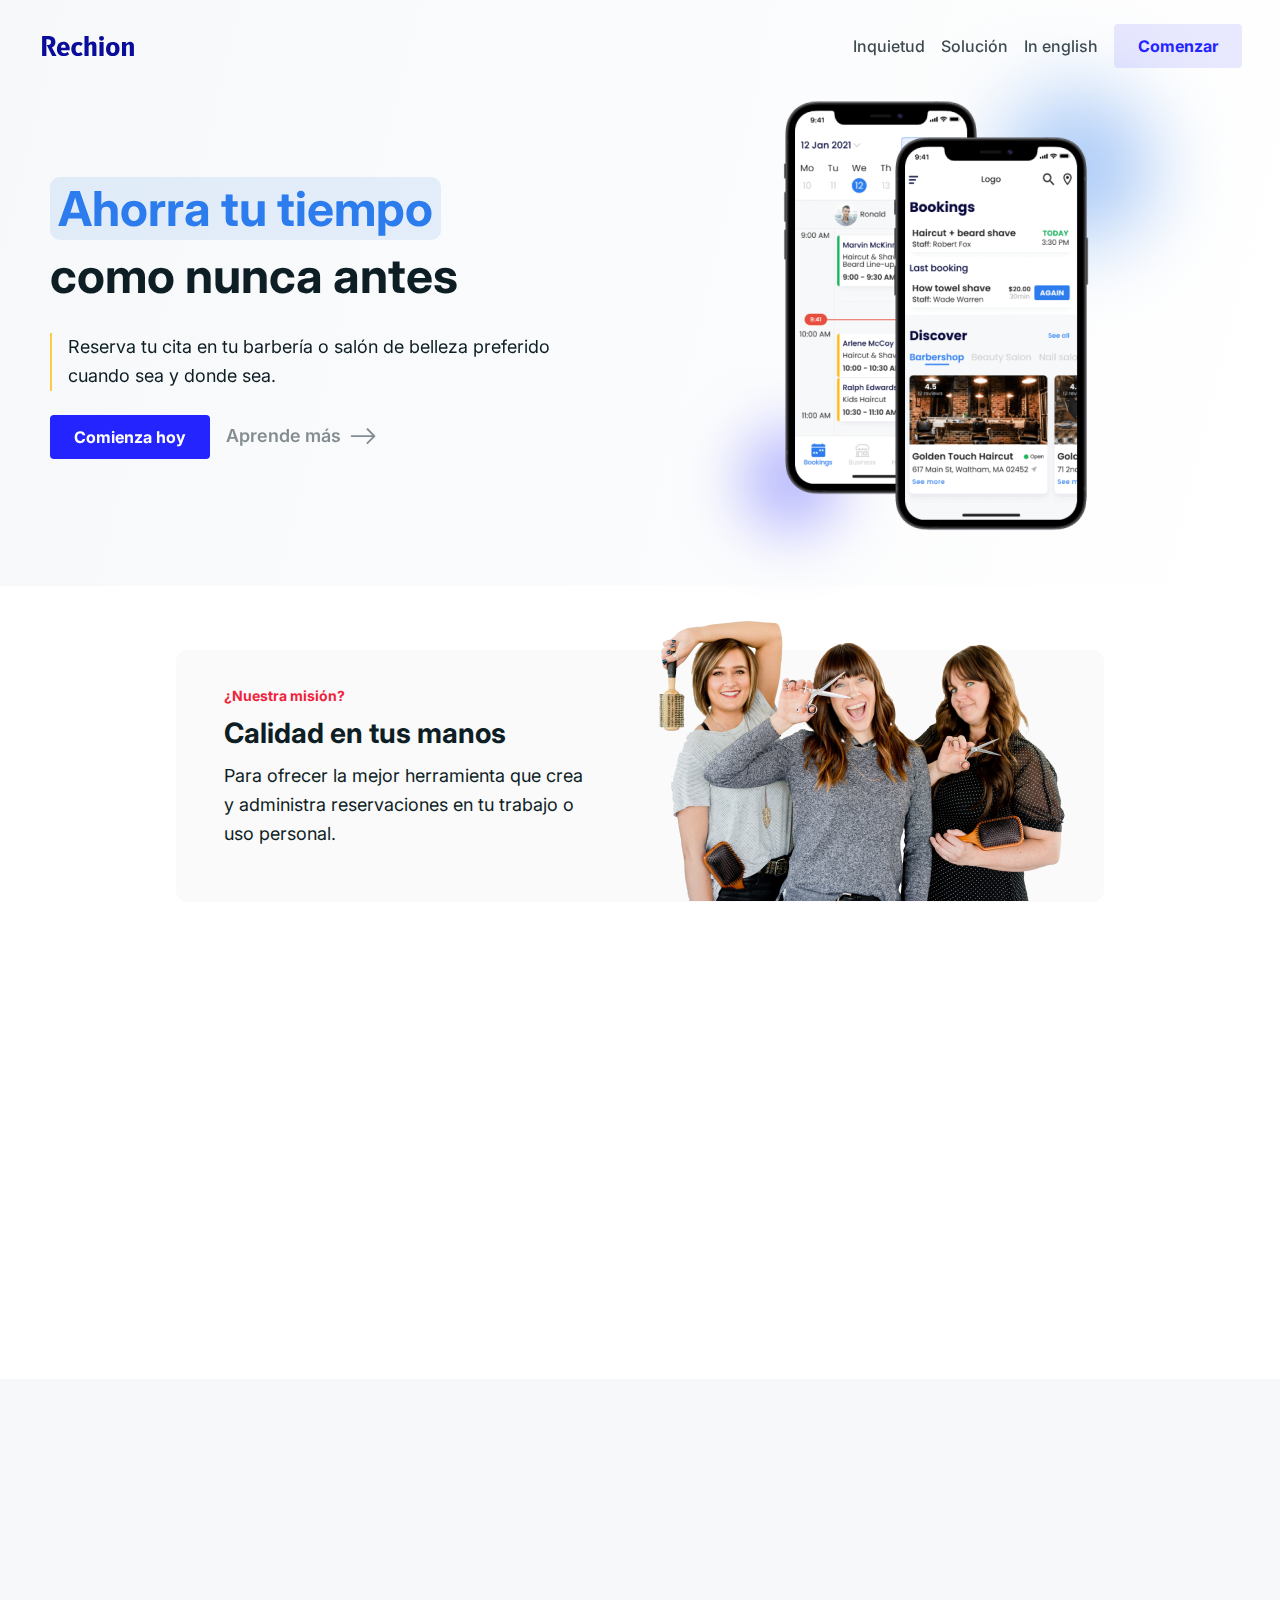
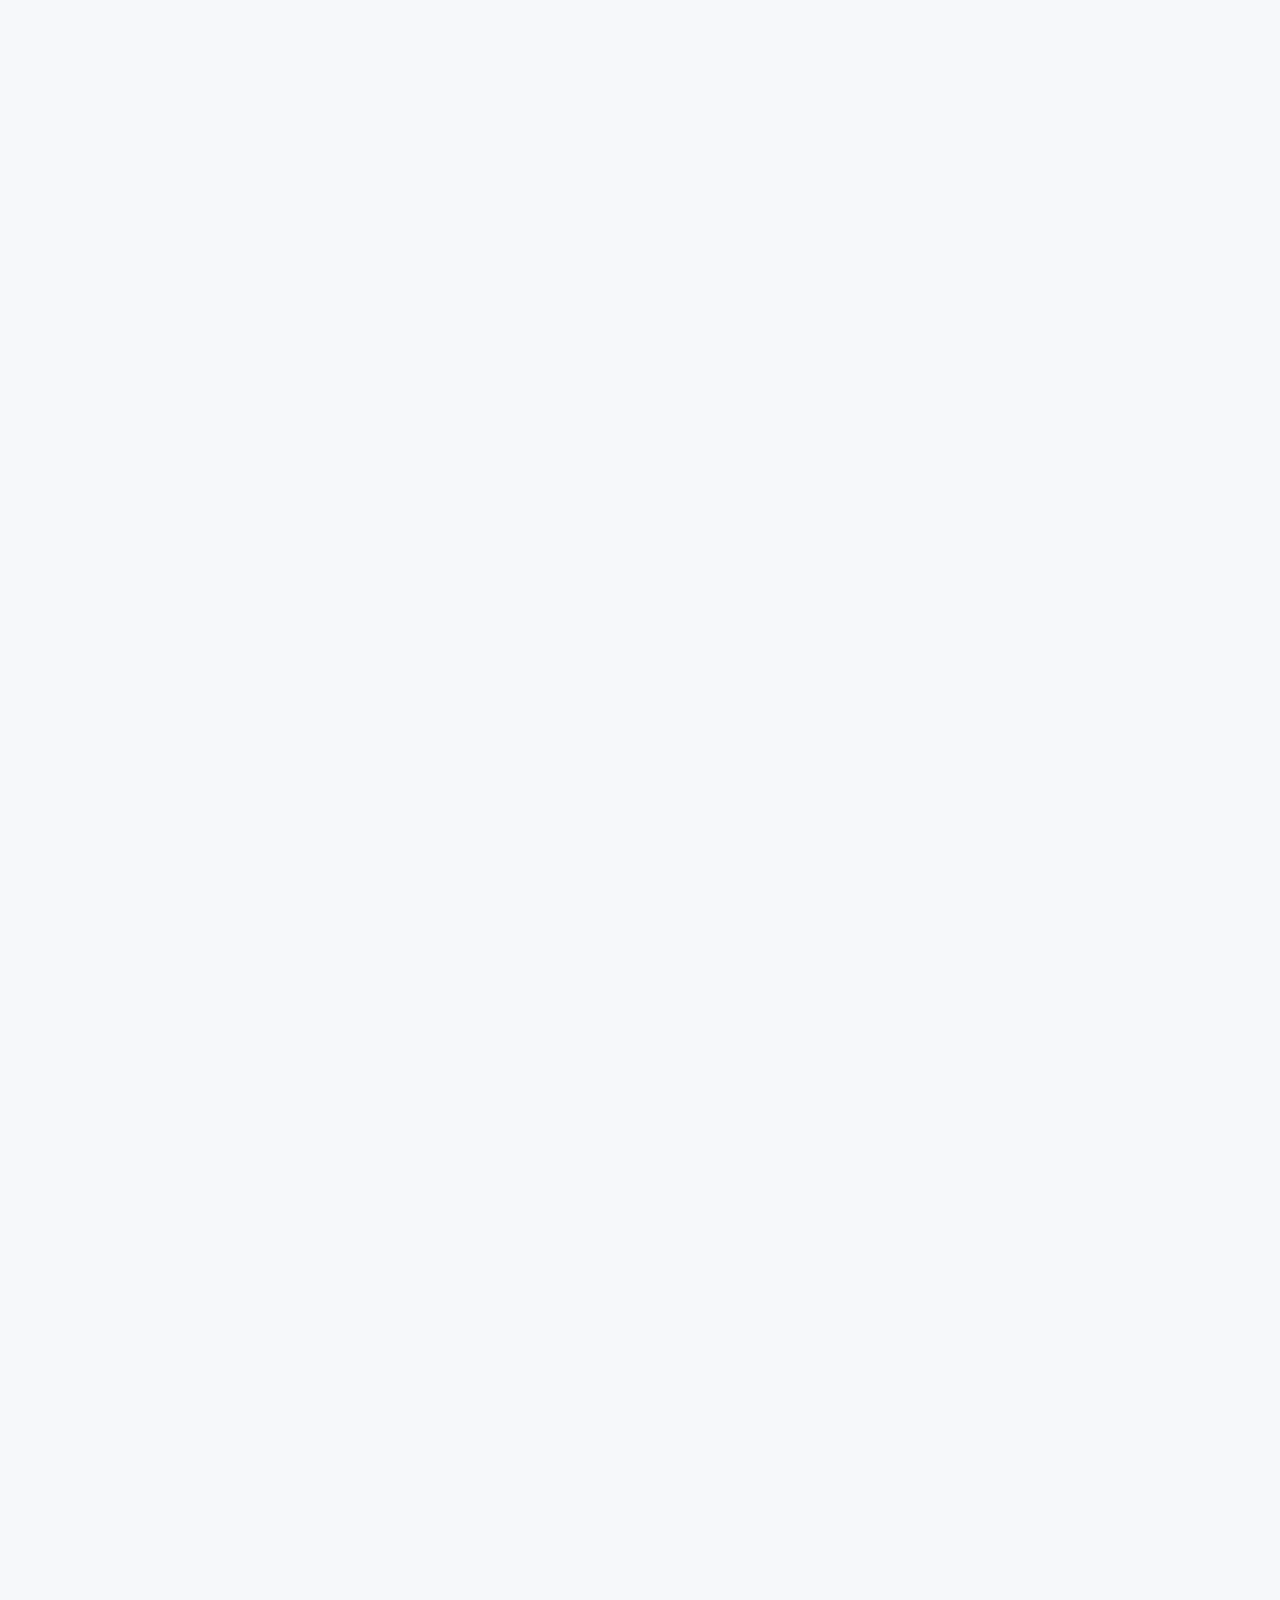
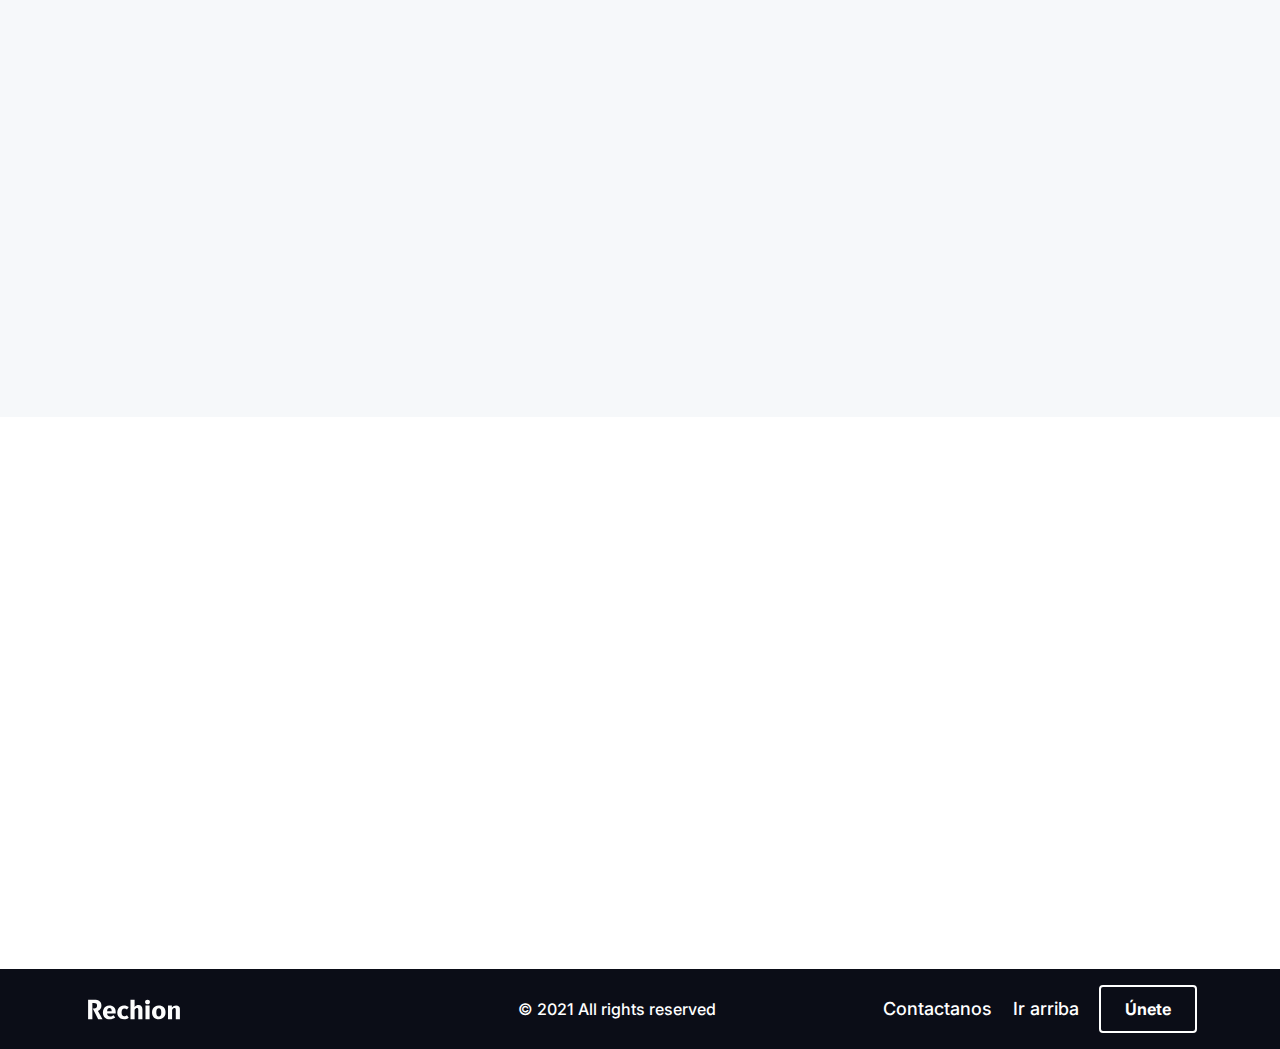
==== esIndex.html @ a2792a22 "Finish website" ====
<!DOCTYPE html>
<html lang="en">
	<head>
		<meta charset="UTF-8" />
		<meta http-equiv="X-UA-Compatible" content="IE=edge" />
		<meta name="viewport" content="width=device-width, initial-scale=1.0" />
		<title>Rechion</title>
		<link rel="icon" href="./img/svg/Favicon.svg" type="image/svg+xml" />
		<!-- Importing file -->
		<link rel="stylesheet" href="./style/main.css" />
		<link href="https://fonts.googleapis.com/css?family=Inter:regular,500,600,700" rel="stylesheet" />
		<link rel="stylesheet" href="https://cdn.jsdelivr.net/npm/bootstrap-icons@1.4.0/font/bootstrap-icons.css" />
		<!-- Calling Scroll animation -->
		<link rel="stylesheet" href="https://unpkg.com/aos@next/dist/aos.css" />
	</head>
	<body>
		<!-- Modal -->
		<div id="myModal" class="modal">
			<div class="modal__card">
				<div class="modal__card--header">
					<span class="modal-close">&times;</span>
					<h3>Suscribase en nuestra lista de espera</h3>
					<p>Si estás interesado y quieres probar este servicio, y quieres recibir noticias para el lanzamiento de la primera versión, rellena esta información.</p>
				</div>
				<div class="modal__card--form">
					<form name="signUp" method="POST" data-netlify="true">
						<label for="getName" class="modal-label">Tu nombre</label><br />
						<input class="modal-input" type="text" id="getName" name="name" placeholder="Escribe aqui" />
						<fieldset>
							<legend>Soy...</legend>
							<p>
								<label>
									<input type="radio" name="users" value="aClient" checked /> Un cliente
								</label>
							</p>
							<p>
								<label>
									<input type="radio" name="users" value="BusinessOwner" /> Dueño de negocio
								</label>
							</p>
							<p>
								<label>
									<input type="radio" name="users" value="aEmployee" /> Empleado
								</label>
							</p>
						</fieldset>
						<label for="getGmail" class="modal-label">Tu email</label><br />
						<input class="modal-input" type="email" id="getGmail" name="gmail" placeholder="Escribe aqui" />
						<br />
						<div>
							<button type="submit" >Suscribirme</button>
						</div>
					</form>
				</div>
			</div>
		</div>
		<!-- Header -->
		<header id="header" class="hero-nav">
			<nav class="nav container">
				<div class="nav__menu">
					<img class="logo" src="./img/svg/Logo.svg" alt="Navbar Logo" />
					<div id="burger" class="nav__menu--burger">
						<img
							class="nav__menu--burger-open"
							src="./img/svg/menu.svg"
							alt="Menu icon"
						/>
						<i class="bi bi-x nav__menu--burger-close"></i>
					</div>
				</div>
				<div id="menu" class="nav-links">
					<a href="#problems" class="nav-link">Inquietud</a>
					<a href="#solutions" class="nav-link">Solución</a>
					<a href="./index.html" class="nav-link">In english</a>
					<button class="nav-cta" onclick="openModal()">Comenzar</button>
				</div>
			</nav>
			<div class="container hero">
				<div class="hero-message" data-aos="zoom-in" data-aos-duration="1000">
					<h1><span>Ahorra tu tiempo</span> como nunca antes</h1>
					<p>Reserva tu cita en tu barbería o salón de belleza preferido cuando sea y donde sea.</p>
					<div class="hero-message-cta">
						<button class="openModal" onclick="openModal()">Comienza hoy</button>
						<a href="#problems">Aprende más <i class="bi bi-arrow-right"></i></a>
					</div>
				</div>
				<div class="hero-mockup">
					<img class="hero-mockup-c1" src="./img/svg/BlueCircle.svg" alt="Circle shape 1" />
					<img class="hero-mockup-c2" src="./img/svg/PurpleCircle.svg" alt="Circle shape 2" />
					<img class="hero-mockup-img" src="./img/HeroMockup.png" alt="Mockup of 2 phones" data-aos="zoom-in" data-aos-duration="1000" />
				</div>
			</div>
		</header>
		<main>
		<!-- Us section -->
		<section>
			<div class="us" data-aos="fade-up" data-aos-duration="600">
				<div class="us-message">
					<h4>¿Nuestra misión?</h4>
					<h2>Calidad en tus manos</h2>
					<p>Para ofrecer la mejor herramienta que crea y administra reservaciones en tu trabajo o uso personal.</p>
				</div>
				<div class="us-img">
					<img
						src="./img/Adam-winger-fI-TKWjKYls-unsplash.png"
						alt="Stylist group"
					/>
				</div>
			</div>
		</section>
		<!-- Main Problems sections -->
		<section id="problems">
			<h2 data-aos="zoom-in" data-aos-duration="1000">
				Y resolver estas inquietudes <i class="bi bi-arrow-down"></i>
			</h2>
			<div class="problems">
				<div class="problems-1" data-aos="fade-up" data-aos-duration="1000" data-aos-delay="500">
					<i class="bi bi-clock-fill"></i>
					<div>
						<h3>Tiempo de espera</h3>
						<p>El 78% de las personas que visitan las barberías y salones de bellezas, esperan más de 30 minutos para ser atendido.</p>
					</div>
				</div>
				<div class="problems-2" data-aos="fade-up" data-aos-duration="1500" data-aos-delay="800">
					<i class="bi bi-award-fill"></i>
					<div>
						<h3>Atención y servicio</h3>
						<p>La mayoría de los clientes dicen haber tenido una mala experiencia y dificultades para ser atendido.</p>
					</div>
				</div>
				<div class="problems-3" data-aos="fade-up" data-aos-duration="2500" data-aos-delay="1100">
					<i class="bi bi-calendar-date-fill"></i>
					<div>
						<h3>Disponibilidad</h3>
						<p>No te estreses al perder al perder una cita. La herramienta te ayudará a verificar los horarios disponibles y cómodos para ti</p>
					</div>
				</div>
			</div>
		</section>
		<!-- Benefits sections / Solution / Features -->
		<section id="solutions">
			<div class="features">
				<div class="features-intro" data-aos="fade-up">
					<h4>¿Como funciona?</h4>
					<h2><span>Obtén el mejor servicio</span> de la manera más fácil</h2>
				</div>
				<div class="container">
					<div class="features-1" data-aos="fade-up" data-aos-duration="1000">
						<img src="./img/Home.png" alt="This is a mockup of our home app" />
						<div class="features-content">
							<h4>En la palma de tu mano</h4>
							<h3>Todo en el mismo lugar</h3>
							<p>Encuentra todo desde un solo lugar, y empienza a reservar tu cita.</p>
							<ul>
								<li>
									<i class="bi bi-check-circle-fill"></i> Verifica tus reservaciones actuales
								</li>
								<li>
									<i class="bi bi-check-circle-fill"></i> Repite tus citas más recientes
								</li>
								<li>
									<i class="bi bi-check-circle-fill"></i> Encuentra nuevos lugares alrededor de ti
								</li>
								<li>
									<i class="bi bi-check-circle-fill"></i> Reserva tu siguentes visitas
								</li>
							</ul>
						</div>
					</div>
					<div class="features-2" data-aos="fade-right" data-aos-duration="1000">
						<img src="./img/BusinessProfile.png" alt="This is a mockup of our business profile app" />
						<div class="features-content-reverse">
							<h4>Disponibilidad en tu móvil</h4>
							<h3>Busca en sus perfiles</h3>
							<p>Mira como si estuvieras allí y encuentra todos los servicios que ofrecen y sus horarios de apertura.</p>
							<ul>
								<li>
									<i class="bi bi-check-circle-fill"></i> Descubre todos los servicios disponible
								</li>
								<li>
									<i class="bi bi-check-circle-fill"></i> Revisa sus horarios de apertura, personal, dirección y número de teléfono
								</li>
								<li>
									<i class="bi bi-check-circle-fill"></i> Revise las calificaciones y los comentarios de otros clientes
								</li>
								<li>
									<i class="bi bi-check-circle-fill"></i> Ahorre el esfuerzo de ir al negocio o llamar para comprobar su disponibilidad
								</li>
							</ul>
						</div>
					</div>
					<div class="features-3" data-aos="fade-up" data-aos-duration="1000">
						<img src="./img/ReservationPage.png" alt="This is a mockup of our reservation page app"/>
						<div class="features-content">
							<h4>Donde sea y cuando sea</h4>
							<h3>Sigue estos sencillos pasos</h3>
							<p>Crea tu reservación siguiendo estos 4 sencillos pasos y ahorra más tiempo.</p>
							<ul>
								<li><span>1</span>Selecciona tu servicio preferido</li>
								<li><span>2</span>Elija el estilista que te atenderá</li>
								<li><span>3</span>Decide el mejor dia para ir.</li>
								<li><span>4</span>Y reserve, si, eso es todo lo que tienes que hacer.</li>
							</ul>
						</div>
					</div>
					<div class="features-4" data-aos="fade-right" data-aos-duration="1000">
						<img src="./img/PaymentPage.png" alt="This is our payment page mockup" />
						<div class="features-content-reverse">
							<h4>Servicios asegurado</h4>
							<h3>Haz pago en línea</h3>
							<p>Nunca te quedes sin dinero al último minuto para pagar tu servicio, y haz un pago online de la manera más sencilla y rápida.</p>
							<ul>
								<li>
									<i class="bi bi-check-circle-fill"></i>Paga con un solo click al guardar tu tarjeta</li>
								<li>
									<i class="bi bi-check-circle-fill"></i>Elige entre todos los métodos de pago disponibles</li>
								<li>
									<i class="bi bi-check-circle-fill"></i>Y reserve su siguiente visita</li>
							</ul>
						</div>
					</div>
				</div>
			</div>
		</section>
		<!-- Last CTA -->
		<section class="container">
			<div class="final-cta" data-aos="fade-up" data-aos-duration="1000">
				<div class="final-cta-content">
					<h2>Es tiempo de comenzar a reservar tu siguente visita</h2>
					<button class="cta" onclick="openModal()">Unirme a la lista de espera</button>
				</div>
				<div class="final-cta-mockup">
					<img src="./img/HomeShape.png" alt="This is a mockup with a shape" />
				</div>
			</div>
		</section>
		</main>
		<footer class="footer">
			<img class="logo" src="./img/svg/LogoWhite.svg" alt="Footer Logo" />
			<i class="svgB"></i>
			<p>© 2021 All rights reserved</p>
			<div class="footer-links">
				<a href="https://mail.google.com/mail/?view=cm&fs=1&to=rechiongroup@gmail.com" target="_blank">
					Contactanos
				</a>
				<a href="#header">Ir arriba</a>
				<button onclick="openModal()">Únete</button>
			</div>
		</footer>
		<!-- Script -->
		<script src="./app.js"></script>
		<!-- Scroll animation -->
		<script src="https://unpkg.com/aos@next/dist/aos.js"></script>
		<script>
			AOS.init();
		</script>
	</body>
</html>
---- style/main.css ----
* {
  all: unset;
  display: revert;
}

*::before, *::after {
  -webkit-box-sizing: border-box;
          box-sizing: border-box;
}

html, body {
  font-size: 16px;
  font-family: 'Inter', Courier, monospace;
  max-width: 1440px;
  margin-inline: auto;
  scroll-behavior: smooth;
}

.container {
  margin: 0 10px;
}

section {
  margin-bottom: 84px;
}

img {
  -moz-user-select: none;
  -webkit-user-select: none;
  -ms-user-select: none;
  user-select: none;
  -webkit-user-drag: none;
  -webkit-touch-callout: none;
}

.logo {
  width: 100px;
  height: auto;
}

.btn, .btn__primary, .btn__primary--fill, .modal__card--form div button, .hero-message-cta > button, .final-cta-content button, .btn__primary--opacity, .nav-links > button, .btn__white, .btn__white--outline, .footer-links button {
  display: inline-block;
  cursor: pointer;
  padding: 12px 24px;
  border-radius: 4px;
  font-weight: 700;
  text-align: center;
}

.btn__primary--fill, .modal__card--form div button, .hero-message-cta > button, .final-cta-content button {
  background-color: #2424FF;
  color: white;
}

.btn__primary--fill:hover, .modal__card--form div button:hover, .hero-message-cta > button:hover, .final-cta-content button:hover {
  -webkit-transition-duration: 300ms;
          transition-duration: 300ms;
  background-color: #1919b3;
}

.btn__primary--opacity, .nav-links > button {
  background-color: rgba(36, 36, 255, 0.1);
  color: #2424FF;
  -webkit-transition-duration: 400ms;
          transition-duration: 400ms;
}

.btn__primary--opacity:hover, .nav-links > button:hover {
  background-color: #2424FF;
  color: white;
}

.btn__white--outline, .footer-links button {
  border: 2px solid white;
  color: white;
}

.btn__white--outline:hover, .footer-links button:hover {
  -webkit-transition-duration: 300ms;
          transition-duration: 300ms;
  background-color: rgba(255, 255, 255, 0.2);
}

.nav {
  padding: 1.5rem 0.5rem;
}

.nav__menu {
  display: -webkit-box;
  display: -ms-flexbox;
  display: flex;
  -webkit-box-orient: horizontal;
  -webkit-box-direction: normal;
      -ms-flex-direction: row;
          flex-direction: row;
  -webkit-box-pack: justify;
      -ms-flex-pack: justify;
          justify-content: space-between;
  -webkit-box-align: center;
      -ms-flex-align: center;
          align-items: center;
}

.nav__menu--burger {
  display: -webkit-box;
  display: -ms-flexbox;
  display: flex;
  -webkit-box-orient: horizontal;
  -webkit-box-direction: normal;
      -ms-flex-direction: row;
          flex-direction: row;
  -webkit-box-pack: center;
      -ms-flex-pack: center;
          justify-content: center;
  -webkit-box-align: center;
      -ms-flex-align: center;
          align-items: center;
  cursor: pointer;
}

.nav__menu--burger-close {
  display: none;
}

.nav__menu--burger.active .nav__menu--burger-open {
  display: none;
}

.nav__menu--burger.active .nav__menu--burger-close {
  display: -webkit-box;
  display: -ms-flexbox;
  display: flex;
  font-size: 28px;
}

.nav-links {
  height: 0;
  overflow: hidden;
}

.nav-links > a {
  cursor: pointer;
  margin-right: 16px;
  color: #0E1E25;
  font-weight: 500;
  opacity: 0.8;
}

.nav-links > a:hover {
  opacity: 1;
}

.nav-links.active {
  -webkit-transition: all 0.5s ease;
  transition: all 0.5s ease;
  width: 100%;
  height: auto;
  padding-top: 12px;
  display: -webkit-box;
  display: -ms-flexbox;
  display: flex;
  -webkit-box-orient: vertical;
  -webkit-box-direction: normal;
      -ms-flex-direction: column;
          flex-direction: column;
  -webkit-box-pack: center;
      -ms-flex-pack: center;
          justify-content: center;
  -webkit-box-align: center;
      -ms-flex-align: center;
          align-items: center;
}

.nav-links.active > a {
  margin: 0 0 12px 0;
}

.footer {
  margin-top: 84px;
  text-align: center;
  color: white;
  background-color: #0B0D17;
  padding: 24px 0;
}

.footer > h2 {
  font-size: clamp(1.5rem, 5vw, 1.75rem);
  font-weight: bold;
}

.footer p {
  margin: 24px 0;
  font-size: 1rem;
  font-weight: 500;
}

.footer-links {
  padding: 0 20px;
  display: -webkit-box;
  display: -ms-flexbox;
  display: flex;
  -webkit-box-orient: vertical;
  -webkit-box-direction: normal;
      -ms-flex-direction: column;
          flex-direction: column;
}

.footer-links a {
  cursor: pointer;
  margin-bottom: 12px;
  color: white;
  font-size: 18px;
  font-weight: 500;
}

.footer-links button {
  margin-top: 12px;
}

.modal {
  display: none;
  position: fixed;
  z-index: 2;
  left: 0;
  top: 0;
  width: 100vw;
  height: 100vh;
}

.modal-label, .modal__card--form fieldset legend {
  color: #0E1E25;
  font-size: clamp(1rem, 5vw, 18px);
  font-weight: 600;
}

.modal-input {
  margin-top: 0.75rem;
  padding: 0.75rem 0 0.75rem 1rem;
  border: 0.125rem solid #CDCDCD;
  border-radius: 0.5rem;
  width: 96%;
}

.modal-input:focus, .modal-input:hover {
  -webkit-transition-duration: 300ms;
          transition-duration: 300ms;
  background-color: #FAFAFA;
  border: 0.125rem solid #2424FF;
}

.modal-close {
  color: #CDCDCD;
  float: right;
  font-size: 24px;
  font-weight: bold;
}

.modal-close:hover, .modal-close:focus {
  -webkit-transition-duration: 300ms;
          transition-duration: 300ms;
  color: #EF233C;
  cursor: pointer;
}

.modal__card {
  padding: 1.25rem 1rem;
  background-color: white;
  border-radius: 0.75rem;
  margin: 1% auto;
  width: 80%;
  overflow: auto;
  -webkit-box-shadow: rgba(0, 0, 0, 0.08) 0px 4px 12px;
          box-shadow: rgba(0, 0, 0, 0.08) 0px 4px 12px;
}

.modal__card--header h3 {
  font-size: clamp(18px, 5vw, clamp(1.5rem, 5vw, 1.75rem));
  color: #0E1E25;
  font-weight: bold;
}

.modal__card--header p {
  font-size: clamp(0.875rem, 3vw, 1rem);
  margin: 12px 0;
  line-height: 1.6;
  color: rgba(14, 30, 37, 0.6);
}

.modal__card--form fieldset {
  margin: 18px 0;
}

.modal__card--form fieldset legend {
  margin-bottom: 16px;
}

.modal__card--form fieldset input[type="radio"] {
  background-color: initial;
  cursor: default;
  -webkit-appearance: auto;
     -moz-appearance: auto;
          appearance: auto;
  margin-right: 0.25rem;
  width: 1rem;
  height: 1rem;
}

.modal__card--form fieldset p {
  margin-bottom: 12px;
}

.modal__card--form fieldset label {
  font-weight: 500;
  color: #0E1E25;
  cursor: pointer;
}

.modal__card--form div {
  display: -webkit-box;
  display: -ms-flexbox;
  display: flex;
  -webkit-box-pack: center;
      -ms-flex-pack: center;
          justify-content: center;
}

.modal__card--form div button {
  margin-top: 12px;
  width: 50%;
}

@media screen and (min-width: 668px) {
  .container {
    margin: 0 50px;
  }
  .nav {
    display: -webkit-box;
    display: -ms-flexbox;
    display: flex;
    -webkit-box-orient: horizontal;
    -webkit-box-direction: normal;
        -ms-flex-direction: row;
            flex-direction: row;
    -webkit-box-pack: justify;
        -ms-flex-pack: justify;
            justify-content: space-between;
    -webkit-box-align: center;
        -ms-flex-align: center;
            align-items: center;
    margin: 0 30px;
  }
  .nav__menu--burger {
    display: none;
  }
  .nav-links {
    display: -webkit-box;
    display: -ms-flexbox;
    display: flex;
    -webkit-box-orient: horizontal;
    -webkit-box-direction: normal;
        -ms-flex-direction: row;
            flex-direction: row;
    -webkit-box-pack: center;
        -ms-flex-pack: center;
            justify-content: center;
    -webkit-box-align: center;
        -ms-flex-align: center;
            align-items: center;
    height: auto;
  }
  .footer {
    display: -webkit-box;
    display: -ms-flexbox;
    display: flex;
    -webkit-box-orient: horizontal;
    -webkit-box-direction: normal;
        -ms-flex-direction: row;
            flex-direction: row;
    -webkit-box-align: center;
        -ms-flex-align: center;
            align-items: center;
    -ms-flex-pack: distribute;
        justify-content: space-around;
    padding: 16px 0;
  }
  .footer p {
    margin: unset;
  }
  .footer-links {
    padding: unset;
    -webkit-box-orient: horizontal;
    -webkit-box-direction: normal;
        -ms-flex-direction: row;
            flex-direction: row;
    display: block;
  }
  .footer-links a {
    margin: 0 16px 0 0;
  }
  .footer-links button {
    margin: unset;
  }
  .modal__card {
    max-width: 380px;
  }
}

.hero-nav {
  background: linear-gradient(103.73deg, #f6f8fa 0%, rgba(255, 255, 255, 0.5) 100%);
}

.hero {
  text-align: center;
  padding-bottom: 44px;
}

.hero-message > h1 {
  font: bold clamp(2rem, 5vw, 3rem)/1.4 inter;
  color: #0E1E25;
}

.hero-message > h1 span {
  border-radius: 10px;
  background-color: rgba(44, 124, 237, 0.1);
  padding: 2px 8px;
  color: #2C7CED;
}

.hero-message > p {
  font: 400 18px inter;
  line-height: 1.6;
  color: #0E1E25;
  margin: 24px 0;
}

.hero-message-cta {
  display: -webkit-box;
  display: -ms-flexbox;
  display: flex;
  -webkit-box-orient: vertical;
  -webkit-box-direction: normal;
      -ms-flex-direction: column;
          flex-direction: column;
  -webkit-box-pack: center;
      -ms-flex-pack: center;
          justify-content: center;
  -webkit-box-align: center;
      -ms-flex-align: center;
          align-items: center;
}

.hero-message-cta > a {
  cursor: pointer;
  opacity: 0.5;
  font: 600 18px inter;
  color: #0E1E25;
  margin-top: 16px;
}

.hero-message-cta > a:hover {
  -webkit-transition-duration: 300ms;
          transition-duration: 300ms;
  opacity: 1;
  color: #2C7CED;
}

.hero-message-cta > a > i {
  vertical-align: middle;
  font-size: clamp(1.5rem, 5vw, 1.75rem);
  margin-left: 0.25rem;
}

.hero-mockup {
  position: relative;
}

.hero-mockup-img {
  max-width: 100%;
  height: auto;
}

.hero-mockup-c1 {
  position: absolute;
  right: 0;
  z-index: -100;
  -webkit-filter: blur(40px);
          filter: blur(40px);
}

.hero-mockup-c2 {
  position: absolute;
  bottom: 0;
  z-index: -100;
  -webkit-filter: blur(30px);
          filter: blur(30px);
}

.us {
  text-align: center;
  background-color: #FAFAFA;
  padding: 16px;
  border-radius: 12px;
  margin: 64px auto;
  width: 80%;
}

.us-message > h4 {
  font: bold 0.875rem inter;
  color: #EF233C;
}

.us-message > h2 {
  font: bold clamp(1.5rem, 5vw, 1.75rem) inter;
  color: #0E1E25;
  margin: 12px 0;
}

.us-message > p {
  font: 400 18px inter;
  line-height: 1.6;
  color: #0E1E25;
  margin-bottom: 16px;
}

.us-img {
  display: none;
}

#problems > h2 {
  text-align: center;
  margin-bottom: 62px;
  font: 700 1rem inter;
  color: #2C7CED;
}

#problems > h2 > i {
  vertical-align: middle;
  font-size: clamp(1.5rem, 5vw, 1.75rem);
}

.problems {
  text-align: center;
  padding: 0 32px;
}

.problems-items > i, .problems > div > i {
  display: inline-block;
  border-radius: 8px;
  background-color: rgba(44, 124, 237, 0.1);
  padding: 10px;
  font-size: clamp(1.5rem, 5vw, 1.75rem);
  color: #2C7CED;
}

.problems-items h3, .problems > div h3 {
  color: #0E1E25;
  font: bold clamp(1.5rem, 5vw, 1.75rem) inter;
  margin: 12px 0;
}

.problems-items p, .problems > div p {
  color: #0E1E25;
  font-size: 1rem;
  line-height: 1.6;
}

.problems > div:not(:last-child) {
  margin-bottom: 24px;
}

.features {
  background-color: #F6F8FA;
  padding: 84px 0;
  text-align: center;
}

.features-intro {
  padding: 0 0.25rem;
}

.features-intro > h4 {
  color: #1BB55C;
  font: 600 0.875rem inter;
  margin-bottom: 1rem;
}

.features-intro > h2 {
  font: bold clamp(2rem, 5vw, 2.3125rem) inter;
  line-height: 1.4;
  color: #0E1E25;
  margin-bottom: 24px;
}

.features-intro > h2 span {
  border-radius: 10px;
  background-color: rgba(44, 124, 237, 0.1);
  padding: 2px 8px;
  color: #2C7CED;
}

.features-items img, .features-1 img, .features-2 img, .features-3 img, .features-4 img {
  width: clamp(180px, 50%, 230px);
  height: auto;
  margin-bottom: 16px;
}

.features-items h4, .features-1 h4, .features-2 h4, .features-3 h4, .features-4 h4 {
  color: #2151AE;
  font: 600 1rem inter;
}

.features-items h3, .features-1 h3, .features-2 h3, .features-3 h3, .features-4 h3 {
  margin: 12px 0;
  font: bold clamp(1.5rem, 5vw, 1.75rem) inter;
  color: #0E1E25;
}

.features-items p, .features-1 p, .features-2 p, .features-3 p, .features-4 p {
  font: 400 18px inter;
  color: #0E1E25;
  line-height: 1.6;
  margin-bottom: 12px;
}

.features-items ul, .features-1 ul, .features-2 ul, .features-3 ul, .features-4 ul {
  list-style: none;
  text-align: start;
}

.features-items ul > li, .features-1 ul > li, .features-2 ul > li, .features-3 ul > li, .features-4 ul > li {
  color: #0E1E25;
  font: 400 1rem inter;
  line-height: 1.6;
}

.features-items ul > li:not(:last-child), .features-1 ul > li:not(:last-child), .features-2 ul > li:not(:last-child), .features-3 ul > li:not(:last-child), .features-4 ul > li:not(:last-child) {
  margin-bottom: 16px;
}

.features-items ul > li > i, .features-1 ul > li > i, .features-2 ul > li > i, .features-3 ul > li > i, .features-4 ul > li > i {
  vertical-align: middle;
  color: #2C7CED;
  font-size: 18px;
  margin-right: 8px;
}

.features-items ul span, .features-1 ul span, .features-2 ul span, .features-3 ul span, .features-4 ul span {
  display: inline-block;
  padding: 8px 12px;
  border-radius: 8px;
  background-color: rgba(44, 124, 237, 0.1);
  font: bold 18px inter;
  color: #2C7CED;
  margin-right: 8px;
}

.features div:not(:last-child) {
  margin-bottom: 62px;
}

.final-cta {
  margin: 48px 0;
  background-color: #F6F8FA;
  border-radius: 12px;
  padding: 32px 12px;
  text-align: center;
  -webkit-box-shadow: 4px 8px 16px rgba(44, 124, 237, 0.04);
          box-shadow: 4px 8px 16px rgba(44, 124, 237, 0.04);
}

.final-cta:hover {
  -webkit-transition-duration: 300ms;
          transition-duration: 300ms;
  -webkit-box-shadow: 4px 8px 16px rgba(44, 124, 237, 0.08);
          box-shadow: 4px 8px 16px rgba(44, 124, 237, 0.08);
}

.final-cta-content h2 {
  font: bold clamp(2rem, 5vw, 3rem) inter;
  line-height: 1.3;
  color: #2C7CED;
  margin-bottom: 16px;
}

.final-cta-mockup {
  display: none;
}

@media screen and (min-width: 668px) {
  .hero {
    display: -webkit-box;
    display: -ms-flexbox;
    display: flex;
    -webkit-box-orient: horizontal;
    -webkit-box-direction: normal;
        -ms-flex-direction: row;
            flex-direction: row;
    -webkit-box-align: center;
        -ms-flex-align: center;
            align-items: center;
    text-align: unset;
    margin-inline: clamp(10px, 50%, 50px);
  }
  .hero-message {
    width: 50%;
  }
  .hero-message > h1 {
    max-width: 505px;
  }
  .hero-message > p {
    max-width: 500px;
    padding-left: 16px;
    border-left: 2px solid #FCCA46;
  }
  .hero-message-cta {
    -webkit-box-orient: horizontal;
    -webkit-box-direction: normal;
        -ms-flex-direction: row;
            flex-direction: row;
    -webkit-box-pack: start;
        -ms-flex-pack: start;
            justify-content: start;
  }
  .hero-message-cta > a {
    margin: 0 0 0 1rem;
  }
  .hero-mockup {
    width: 50%;
    display: -webkit-box;
    display: -ms-flexbox;
    display: flex;
    -webkit-box-align: center;
        -ms-flex-align: center;
            align-items: center;
    -webkit-box-pack: center;
        -ms-flex-pack: center;
            justify-content: center;
  }
  .hero-mockup-c1 {
    top: 0;
    right: 80px;
  }
  .hero-mockup-c2 {
    bottom: 10px;
    left: 100px;
  }
  .us {
    text-align: unset;
    display: -webkit-box;
    display: -ms-flexbox;
    display: flex;
    -webkit-box-align: center;
        -ms-flex-align: center;
            align-items: center;
    -webkit-box-pack: center;
        -ms-flex-pack: center;
            justify-content: center;
    width: 70%;
  }
}

@media screen and (min-width: 668px) and (min-width: 1010px) {
  .us {
    height: 220px;
  }
}

@media screen and (min-width: 668px) {
  .us-message {
    -webkit-box-flex: 2;
        -ms-flex-positive: 2;
            flex-grow: 2;
    padding-left: 32px;
  }
  .us-message > h4, .us-message h2, .us-message p, .us-message h3 {
    max-width: 360px;
  }
  .us-img {
    -webkit-box-flex: 1;
        -ms-flex-positive: 1;
            flex-grow: 1;
    display: block;
  }
  .us-img img {
    width: clamp(300px, 100%, 406px);
    height: auto;
  }
}

@media screen and (min-width: 668px) and (min-width: 1010px) {
  .us-img img {
    position: relative;
    bottom: 13px;
    right: -10px;
  }
}

@media screen and (min-width: 668px) {
  .problems {
    text-align: start;
    display: -webkit-box;
    display: -ms-flexbox;
    display: flex;
    -webkit-box-orient: horizontal;
    -webkit-box-direction: normal;
        -ms-flex-flow: row wrap;
            flex-flow: row wrap;
    -ms-flex-pack: distribute;
        justify-content: space-around;
  }
  .problems > div {
    margin: unset;
    -ms-flex-preferred-size: 330px;
        flex-basis: 330px;
  }
  .features {
    text-align: unset;
  }
  .features-content {
    margin-left: clamp(10px, 5%, 100px);
  }
  .features-content-reverse {
    margin-right: clamp(10px, 100%, 100px);
  }
  .features div:not(:last-child) {
    margin-bottom: 44px;
  }
  .features-intro {
    text-align: center;
  }
  .features-intro h2 {
    margin-inline: auto;
  }
  .features-items, .features-1, .features-2, .features-3, .features-4 {
    width: clamp(400px, 100%, 750px);
    margin-inline: auto;
    display: -webkit-box;
    display: -ms-flexbox;
    display: flex;
    -webkit-box-orient: horizontal;
    -webkit-box-direction: normal;
        -ms-flex-direction: row;
            flex-direction: row;
    -webkit-box-align: center;
        -ms-flex-align: center;
            align-items: center;
  }
  .features-items img, .features-1 img, .features-2 img, .features-3 img, .features-4 img {
    margin: unset;
  }
  .features-2, .features-4 {
    display: -webkit-box;
    display: -ms-flexbox;
    display: flex;
    -webkit-box-orient: horizontal;
    -webkit-box-direction: reverse;
        -ms-flex-direction: row-reverse;
            flex-direction: row-reverse;
  }
  .final-cta {
    text-align: unset;
    display: -webkit-box;
    display: -ms-flexbox;
    display: flex;
    height: 320px;
    overflow: hidden;
  }
  .final-cta-content {
    -ms-flex-item-align: center;
        -ms-grid-row-align: center;
        align-self: center;
    margin: unset;
    -ms-flex-preferred-size: 50%;
        flex-basis: 50%;
    padding-left: 32px;
  }
  .final-cta-mockup {
    display: block;
    -ms-flex-preferred-size: 50%;
        flex-basis: 50%;
    text-align: center;
  }
  .final-cta-mockup img {
    max-width: 100%;
    height: auto;
  }
}
/*# sourceMappingURL=main.css.map */
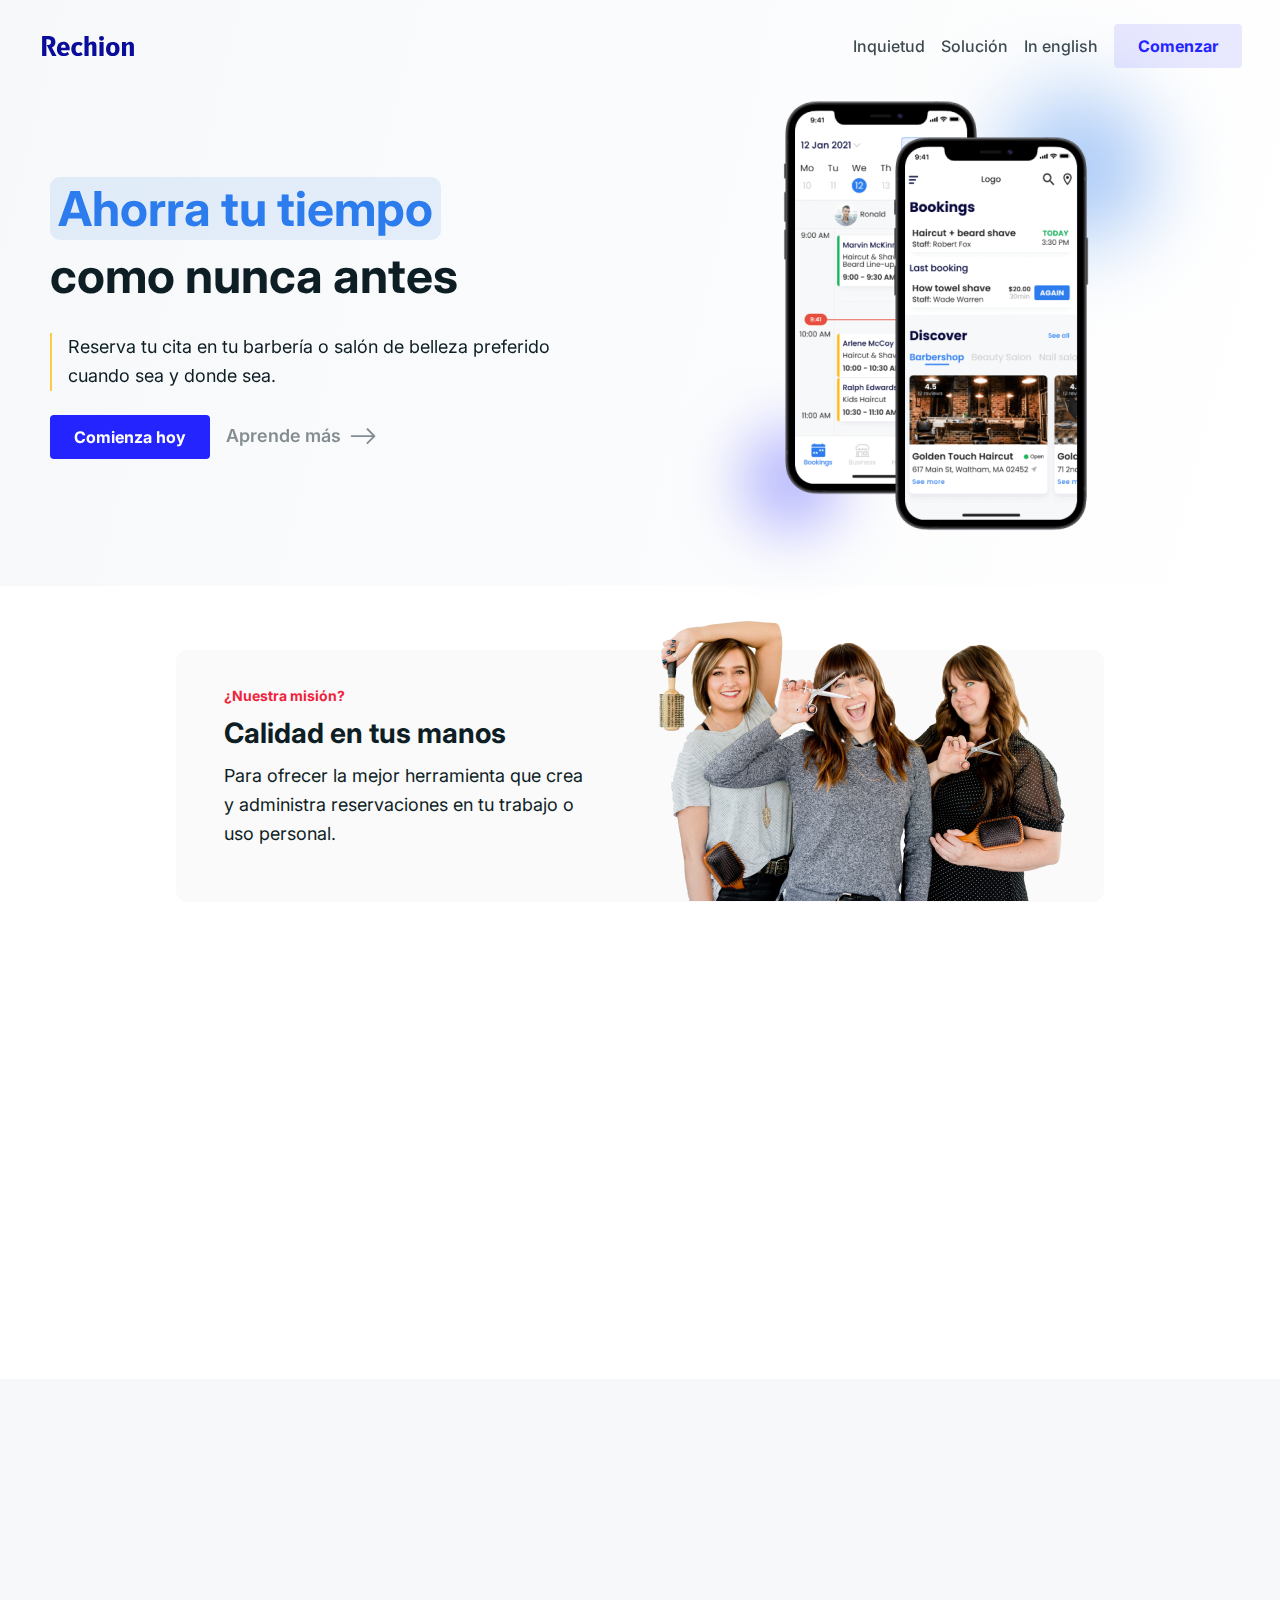
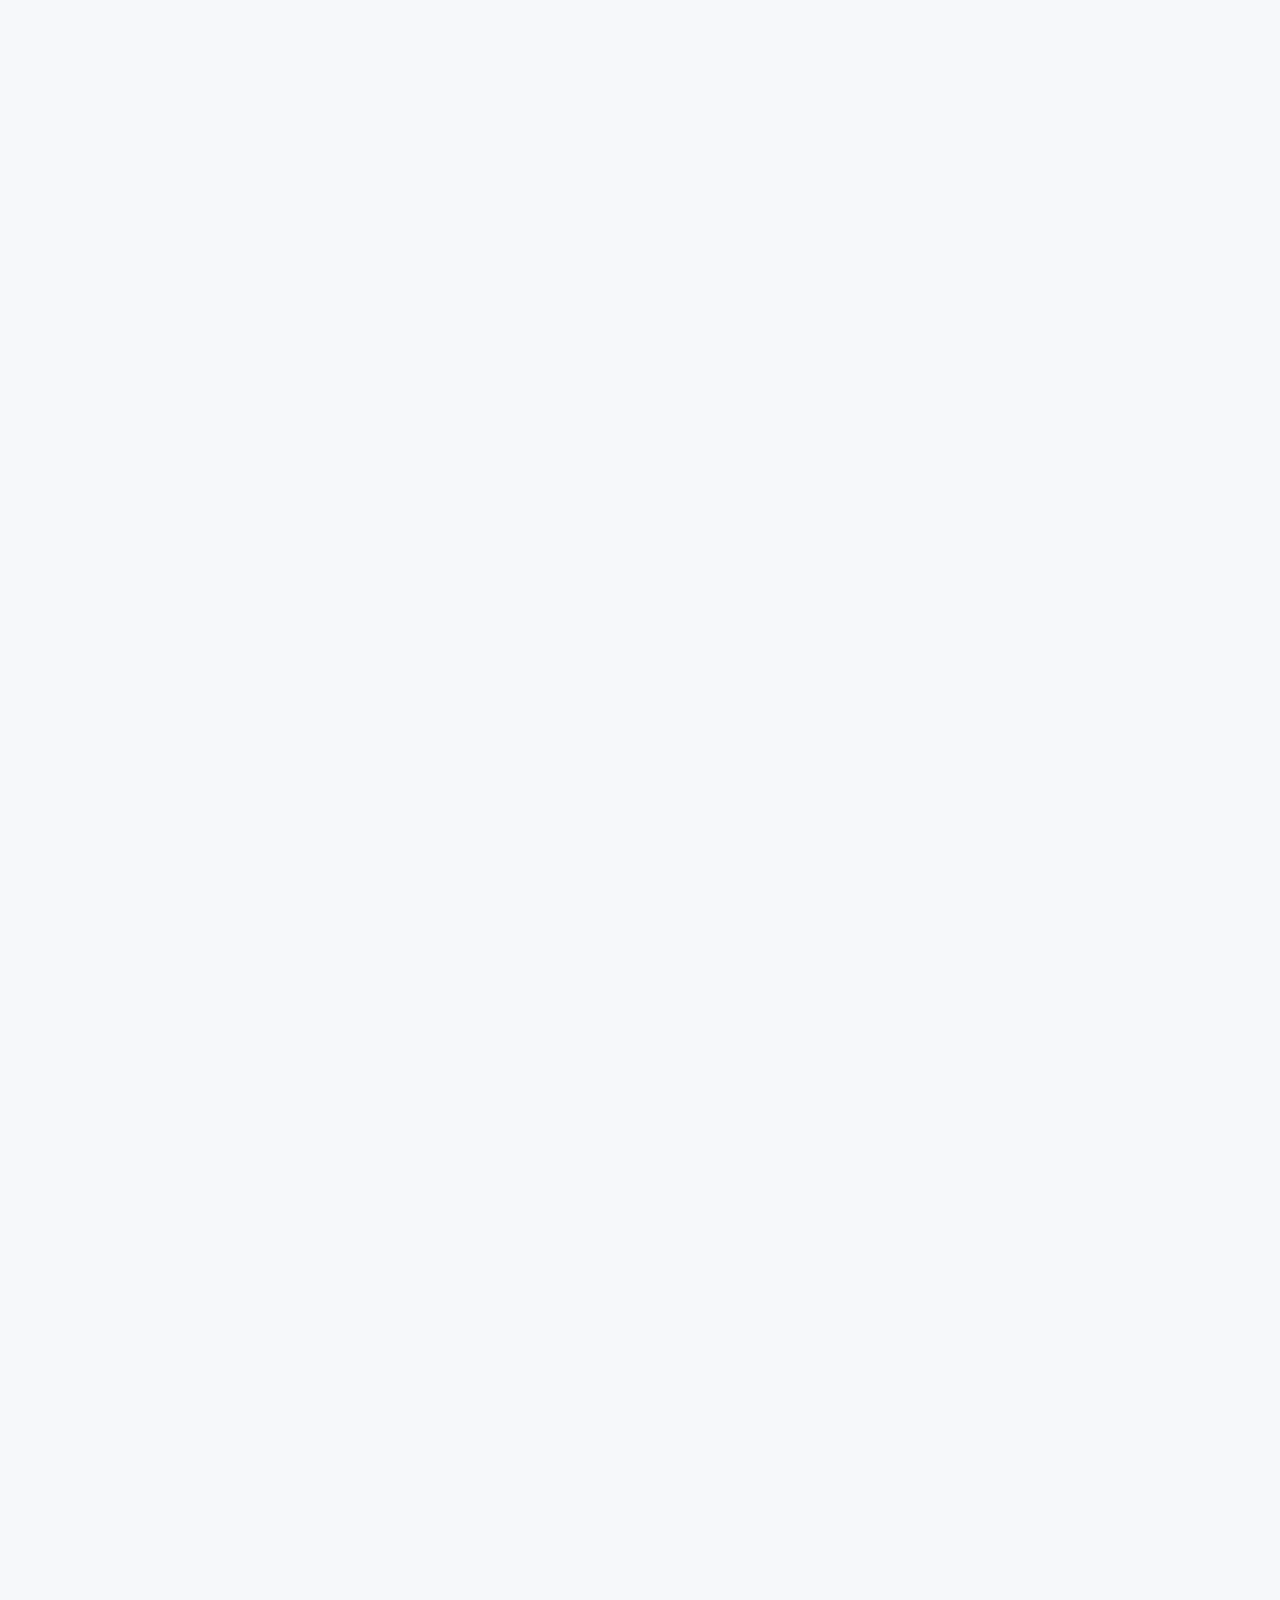
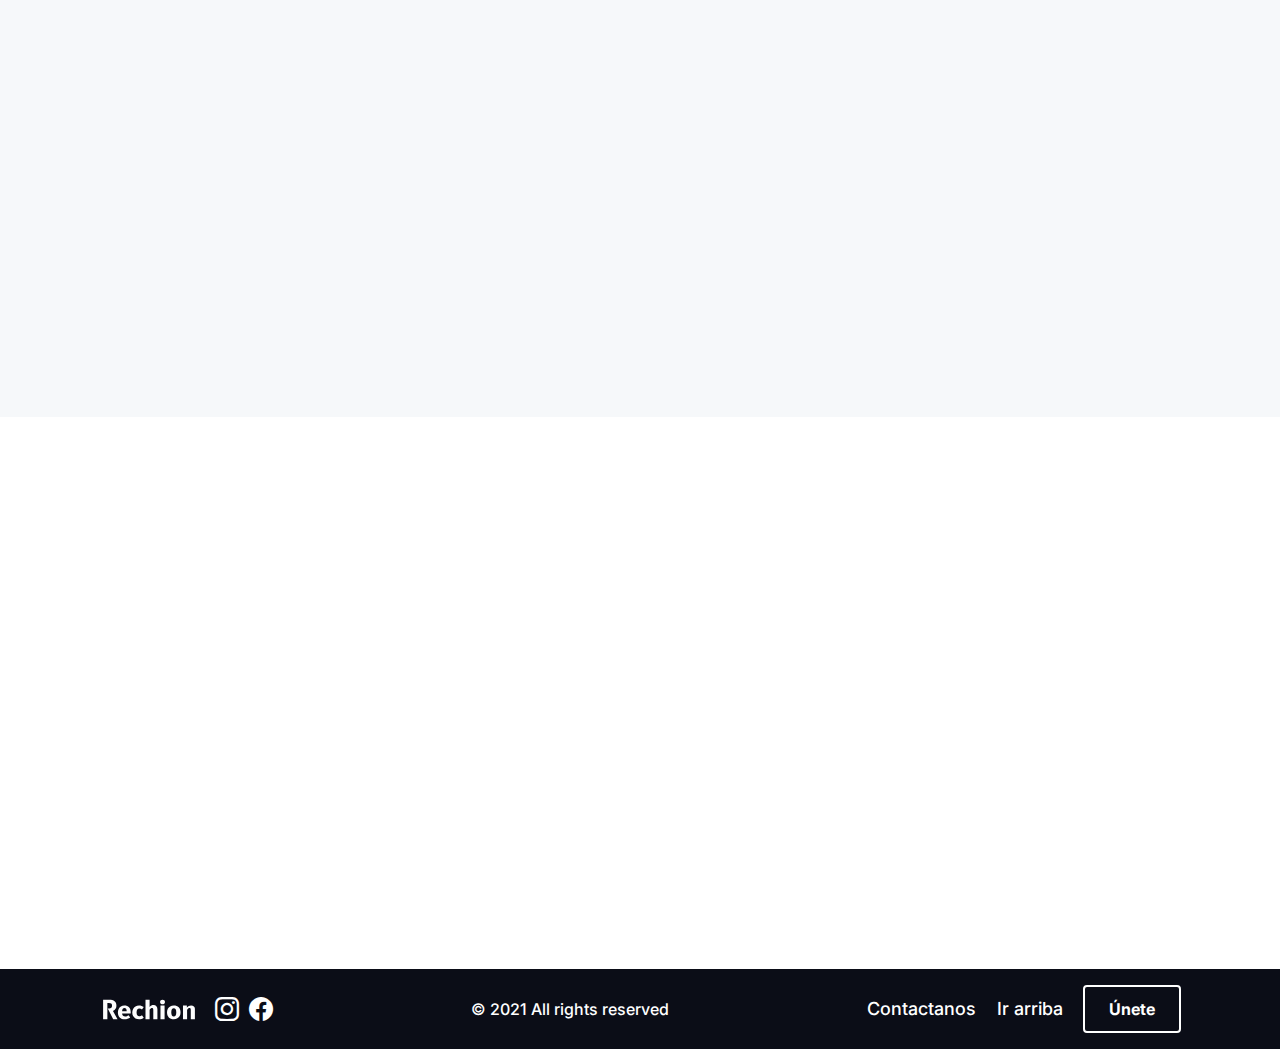
==== commit c04dba77: "Adding social links" ====
--- a/esIndex.html
+++ b/esIndex.html
@@ -236,8 +236,17 @@
 		</section>
 		</main>
 		<footer class="footer">
-			<img class="logo" src="./img/svg/LogoWhite.svg" alt="Footer Logo" />
-			<i class="svgB"></i>
+			<div class="footer-social">
+				<img class="logo" src="./img/svg/LogoWhite.svg" alt="Footer Logo" />
+				<div>
+					<a href="https://www.instagram.com/_rechion/">
+						<i class="bi bi-instagram"></i>
+					</a>
+					<a href="https://www.facebook.com/Rechion">
+						<i class="bi bi-facebook"></i>
+					</a>
+				</div>
+			</div>
 			<p>© 2021 All rights reserved</p>
 			<div class="footer-links">
 				<a href="https://mail.google.com/mail/?view=cm&fs=1&to=rechiongroup@gmail.com" target="_blank">
--- a/style/main.css
+++ b/style/main.css
@@ -194,6 +194,26 @@
   font-weight: 500;
 }
 
+.footer-social img {
+  margin: 0 0 12px 0;
+}
+
+.footer-social a {
+  cursor: pointer;
+  color: white;
+  font-size: 24px;
+}
+
+.footer-social a:hover {
+  -webkit-transition-duration: 300ms;
+          transition-duration: 300ms;
+  opacity: 0.6;
+}
+
+.footer-social a:not(:last-child) {
+  margin-right: 4px;
+}
+
 .footer-links {
   padding: 0 20px;
   display: -webkit-box;
@@ -213,6 +233,12 @@
   font-weight: 500;
 }
 
+.footer-links a:hover {
+  -webkit-transition-duration: 300ms;
+          transition-duration: 300ms;
+  opacity: 0.6;
+}
+
 .footer-links button {
   margin-top: 12px;
 }
@@ -297,9 +323,9 @@
 .modal__card--form fieldset input[type="radio"] {
   background-color: initial;
   cursor: default;
-  -webkit-appearance: auto;
-     -moz-appearance: auto;
-          appearance: auto;
+  -webkit-appearance: radio;
+     -moz-appearance: radio;
+          appearance: radio;
   margin-right: 0.25rem;
   width: 1rem;
   height: 1rem;
@@ -386,12 +412,23 @@
   .footer p {
     margin: unset;
   }
-  .footer-links {
-    padding: unset;
+  .footer-social {
+    display: -webkit-box;
+    display: -ms-flexbox;
+    display: flex;
     -webkit-box-orient: horizontal;
     -webkit-box-direction: normal;
         -ms-flex-direction: row;
             flex-direction: row;
+    -webkit-box-align: center;
+        -ms-flex-align: center;
+            align-items: center;
+  }
+  .footer-social img {
+    margin: 0 16px 0 0;
+  }
+  .footer-links {
+    padding: unset;
     display: block;
   }
   .footer-links a {
